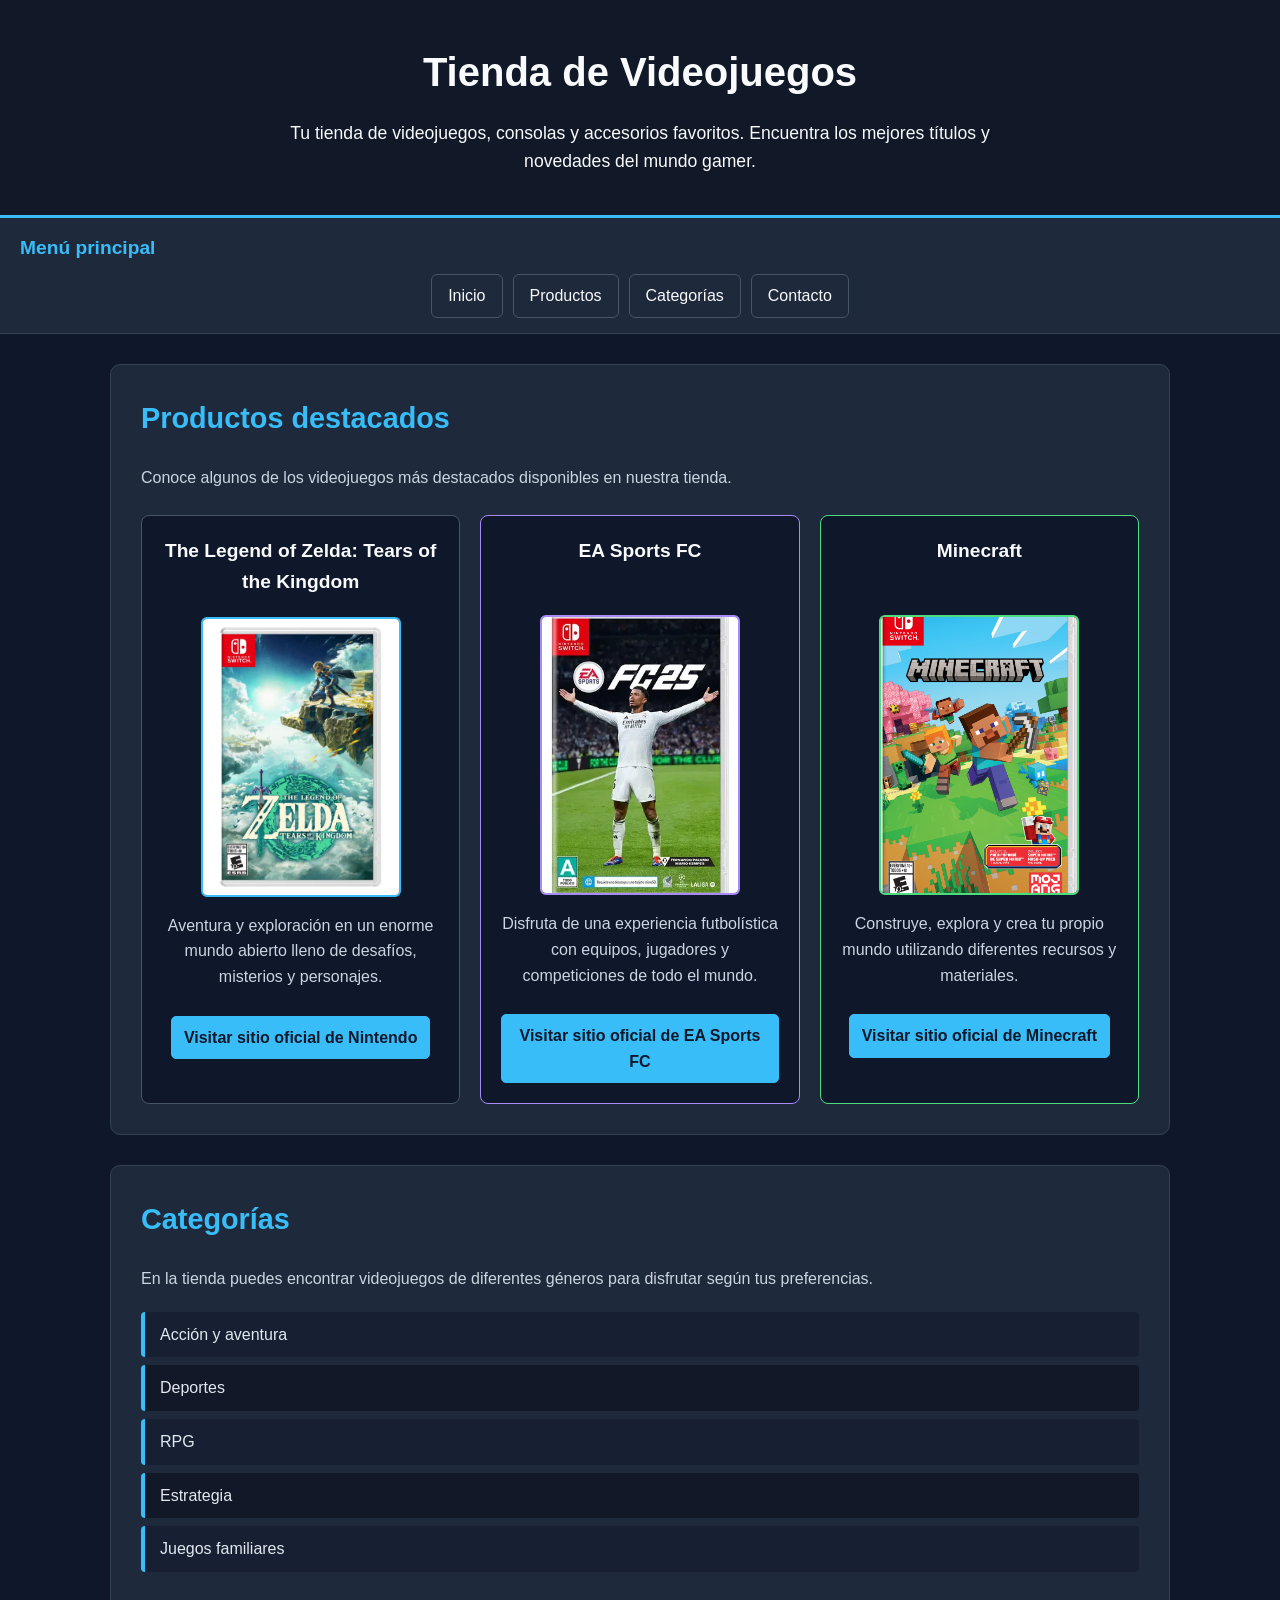
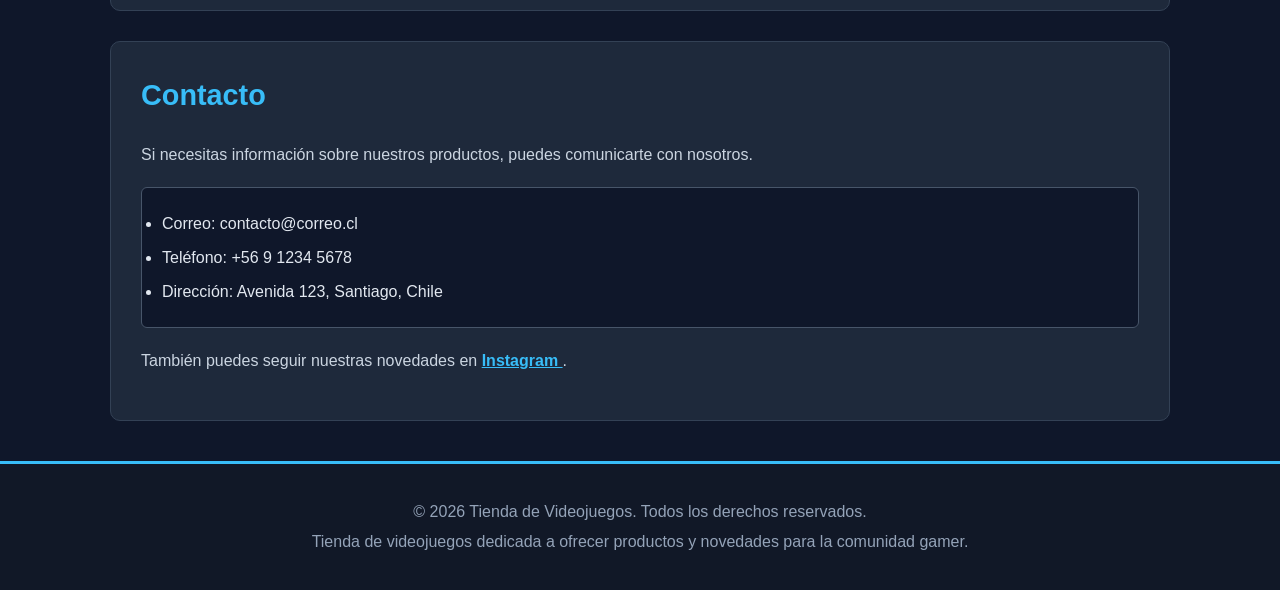
==== index.html @ 4ae5c06f "Rename Exp1_S1_Cristian_Torres.html to index.html for improved clarity" ====
<!DOCTYPE html>
<html lang="es">
<head>
    <meta charset="UTF-8">
    <meta name="viewport" content="width=device-width, initial-scale=1.0">
    <meta name="description" content="Tienda de videojuegos y productos relacionados.">
    <title>Tienda de Videojuegos</title>

    <link rel="stylesheet" href="style.css">
</head>

<body>

    <header id="inicio" class="encabezado">
        <h1>Tienda de Videojuegos</h1>
        <p>
            Tu tienda de videojuegos, consolas y accesorios favoritos.
            Encuentra los mejores títulos y novedades del mundo gamer.
        </p>
    </header>

    <nav class="navegacion" aria-label="Navegación principal">
        <h2>Menú principal</h2>

        <ul>
            <li>
                <a href="#inicio">Inicio</a>
            </li>
            <li>
                <a href="#productos">Productos</a>
            </li>
            <li>
                <a href="#categorias">Categorías</a>
            </li>
            <li>
                <a href="#contacto">Contacto</a>
            </li>
        </ul>
    </nav>

    <main>

        <section id="productos" class="seccion productos">
            <h2>Productos destacados</h2>

            <p>
                Conoce algunos de los videojuegos más destacados disponibles
                en nuestra tienda.
            </p>

            <ul class="lista-productos">

                <li>
                    <article class="producto">
                        <h3>The Legend of Zelda: Tears of the Kingdom</h3>

                        <img
                            src="img/videojuego1.jpg"
                            alt="Portada del videojuego The Legend of Zelda: Tears of the Kingdom"
                            width="200"
                        >

                        <p>
                            Aventura y exploración en un enorme mundo abierto
                            lleno de desafíos, misterios y personajes.
                        </p>

                        <a href="https://www.nintendo.com/" target="_blank" rel="noopener noreferrer">
                            Visitar sitio oficial de Nintendo
                        </a>
                    </article>
                </li>

                <li>
                    <article class="producto">
                        <h3>EA Sports FC</h3>

                        <img
                            src="img/videojuego2.jpg"
                            alt="Portada del videojuego EA Sports FC"
                            width="200"
                        >

                        <p>
                            Disfruta de una experiencia futbolística con
                            equipos, jugadores y competiciones de todo el mundo.
                        </p>

                        <a href="https://www.ea.com/games/ea-sports-fc" target="_blank" rel="noopener noreferrer">
                            Visitar sitio oficial de EA Sports FC
                        </a>
                    </article>
                </li>

                <li>
                    <article class="producto">
                        <h3>Minecraft</h3>

                        <img
                            src="img/videojuego3.jpg"
                            alt="Imagen representativa del videojuego Minecraft"
                            width="200"
                        >

                        <p>
                            Construye, explora y crea tu propio mundo utilizando
                            diferentes recursos y materiales.
                        </p>

                        <a href="https://www.minecraft.net/" target="_blank" rel="noopener noreferrer">
                            Visitar sitio oficial de Minecraft
                        </a>
                    </article>
                </li>

            </ul>
        </section>

        <section id="categorias" class="seccion">
            <h2>Categorías</h2>

            <p>
                En la tienda puedes encontrar videojuegos de diferentes géneros
                para disfrutar según tus preferencias.
            </p>

            <ul class="lista-categorias">
                <li>Acción y aventura</li>
                <li>Deportes</li>
                <li>RPG</li>
                <li>Estrategia</li>
                <li>Juegos familiares</li>
            </ul>
        </section>

        <section id="contacto" class="seccion">
            <h2>Contacto</h2>

            <p>
                Si necesitas información sobre nuestros productos,
                puedes comunicarte con nosotros.
            </p>

            <ul class="datos-contacto">
                <li>Correo: contacto@correo.cl</li>
                <li>Teléfono: +56 9 1234 5678</li>
                <li>Dirección: Avenida 123, Santiago, Chile</li>
            </ul>

            <p>
                También puedes seguir nuestras novedades en
                <a href="https://www.instagram.com/" target="_blank" rel="noopener noreferrer">
                    Instagram
                </a>.
            </p>
        </section>

    </main>

    <footer class="pie-pagina">
        <p>
            &copy; 2026 Tienda de Videojuegos. Todos los derechos reservados.
        </p>

        <p>
            Tienda de videojuegos dedicada a ofrecer productos y novedades
            para la comunidad gamer.
        </p>
    </footer>

</body>
</html>
---- style.css ----
/* CONFIGURACIÓN GENERAL */

* {
    box-sizing: border-box;
}

html {
    scroll-behavior: smooth;
}

body {
    margin: 0;
    padding: 0;
    font-family: Arial, Helvetica, sans-serif;
    background-color: #0f172a;
    color: #e2e8f0;
    line-height: 1.6;
}


/* ENCABEZADO */

#inicio {
    background-color: #111827;
    color: #f8fafc;
    text-align: center;
    padding: 40px 20px;
    border-bottom: 3px solid #38bdf8;
}

.encabezado h1 {
    margin: 0 0 15px;
    font-size: 2.5rem;
}

.encabezado p {
    max-width: 700px;
    margin: 0 auto;
    font-size: 1.1rem;
}


/* NAVEGACIÓN */

.navegacion {
    background-color: #1e293b;
    padding: 15px 20px;
    border-bottom: 1px solid #334155;
}

.navegacion h2 {
    margin: 0 0 10px;
    font-size: 1.2rem;
    color: #38bdf8;
}

.navegacion ul {
    list-style: none;
    margin: 0;
    padding: 0;
    display: flex;
    justify-content: center;
    flex-wrap: wrap;
    gap: 10px;
}

.navegacion li {
    margin: 0;
}

.navegacion a {
    display: block;
    padding: 8px 16px;
    color: #f8fafc;
    text-decoration: none;
    border: 1px solid #475569;
    border-radius: 6px;
}

.navegacion a:hover {
    background-color: #38bdf8;
    color: #0f172a;
}


/* CONTENIDO PRINCIPAL */

main {
    max-width: 1100px;
    margin: 30px auto;
    padding: 0 20px;
}

.seccion {
    background-color: #1e293b;
    margin-bottom: 30px;
    padding: 30px;
    border: 1px solid #334155;
    border-radius: 10px;
}

.seccion h2 {
    margin-top: 0;
    color: #38bdf8;
    font-size: 1.8rem;
}

.seccion > p {
    color: #cbd5e1;
}


/* PRODUCTOS */

.lista-productos {
    list-style: none;
    margin: 25px 0 0;
    padding: 0;
    display: grid;
    grid-template-columns: repeat(3, 1fr);
    gap: 20px;
}

.lista-productos > li {
    margin: 0;
}

.producto {
    height: 100%;
    padding: 20px;
    background-color: #0f172a;
    border: 1px solid #475569;
    border-radius: 8px;
    text-align: center;
}

.producto h3 {
    min-height: 60px;
    margin-top: 0;
    color: #f8fafc;
    font-size: 1.2rem;
}

.producto img {
    display: block;
    width: 200px;
    max-width: 100%;
    height: 280px;
    object-fit: cover;
    margin: 0 auto 15px;
    border: 2px solid #38bdf8;
    border-radius: 6px;
}

.producto p {
    color: #cbd5e1;
}

.producto a {
    display: inline-block;
    margin-top: 10px;
    padding: 8px 12px;
    background-color: #38bdf8;
    color: #0f172a;
    text-decoration: none;
    border: 1px solid #38bdf8;
    border-radius: 5px;
    font-weight: bold;
}

.producto a:hover {
    background-color: transparent;
    color: #38bdf8;
}


/* Selector avanzado nth-child() */

.lista-productos > li:nth-child(2) .producto {
    border-color: #a78bfa;
}

.lista-productos > li:nth-child(2) .producto img {
    border-color: #a78bfa;
}

.lista-productos > li:nth-child(3) .producto {
    border-color: #4ade80;
}

.lista-productos > li:nth-child(3) .producto img {
    border-color: #4ade80;
}


/* CATEGORÍAS */

.lista-categorias {
    margin: 20px 0 0;
    padding: 0;
    list-style: none;
}

.lista-categorias li {
    padding: 10px 15px;
    margin-bottom: 8px;
    background-color: #0f172a;
    border-left: 4px solid #38bdf8;
    border-radius: 4px;
}

.lista-categorias li:nth-child(odd) {
    background-color: #172033;
}

.lista-categorias li:nth-child(even) {
    background-color: #111827;
}


/* CONTACTO */

.datos-contacto {
    padding: 15px 20px;
    margin: 20px 0;
    background-color: #0f172a;
    border: 1px solid #475569;
    border-radius: 6px;
}

.datos-contacto li {
    margin: 8px 0;
}

#contacto a {
    color: #38bdf8;
    font-weight: bold;
}

#contacto a:hover {
    color: #7dd3fc;
}


/* PIE DE PÁGINA */

.pie-pagina {
    margin-top: 40px;
    padding: 30px 20px;
    background-color: #111827;
    color: #94a3b8;
    text-align: center;
    border-top: 3px solid #38bdf8;
}

.pie-pagina p {
    margin: 5px 0;
}


/* DISEÑO RESPONSIVO */

@media (max-width: 800px) {

    .lista-productos {
        grid-template-columns: 1fr;
    }

    .encabezado h1 {
        font-size: 2rem;
    }

    .seccion {
        padding: 20px;
    }
}

@media (max-width: 500px) {

    .navegacion ul {
        flex-direction: column;
    }

    .navegacion a {
        text-align: center;
    }

    main {
        padding: 0 10px;
    }

    .seccion {
        padding: 15px;
    }
}
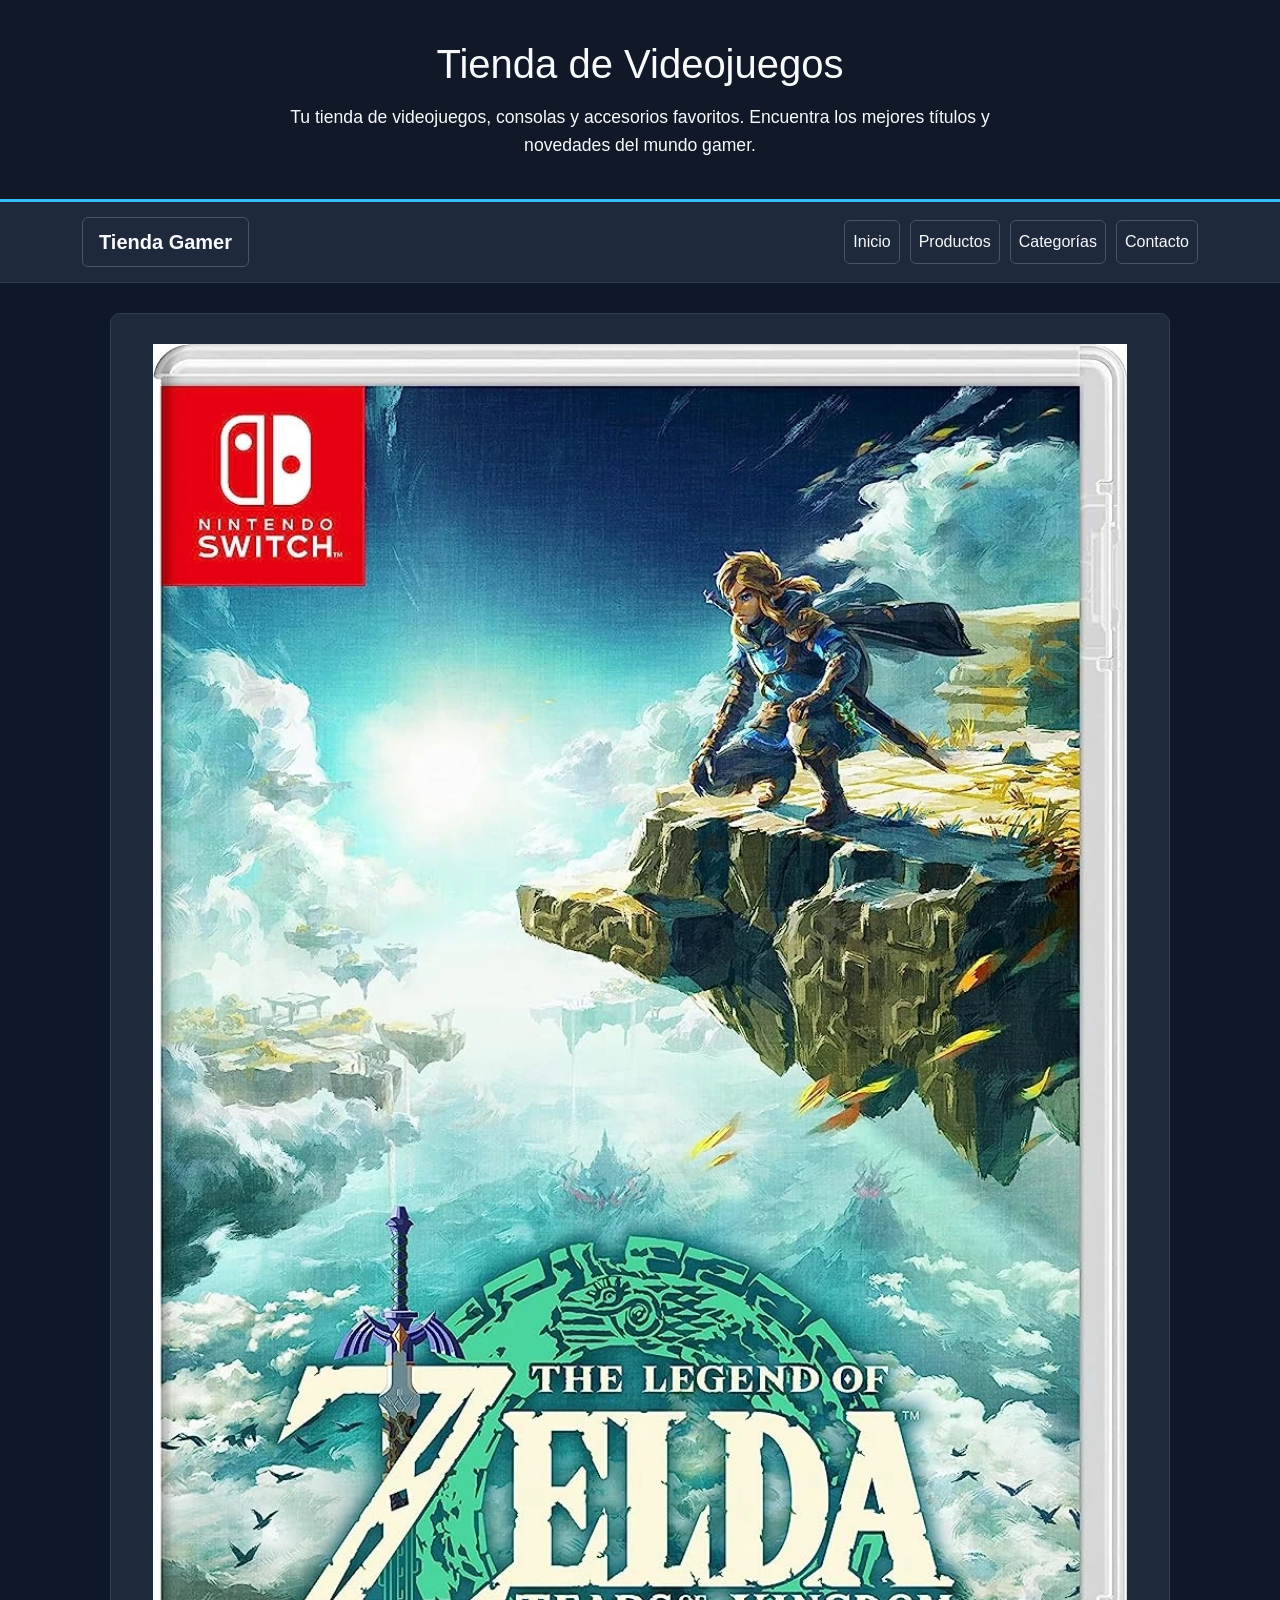
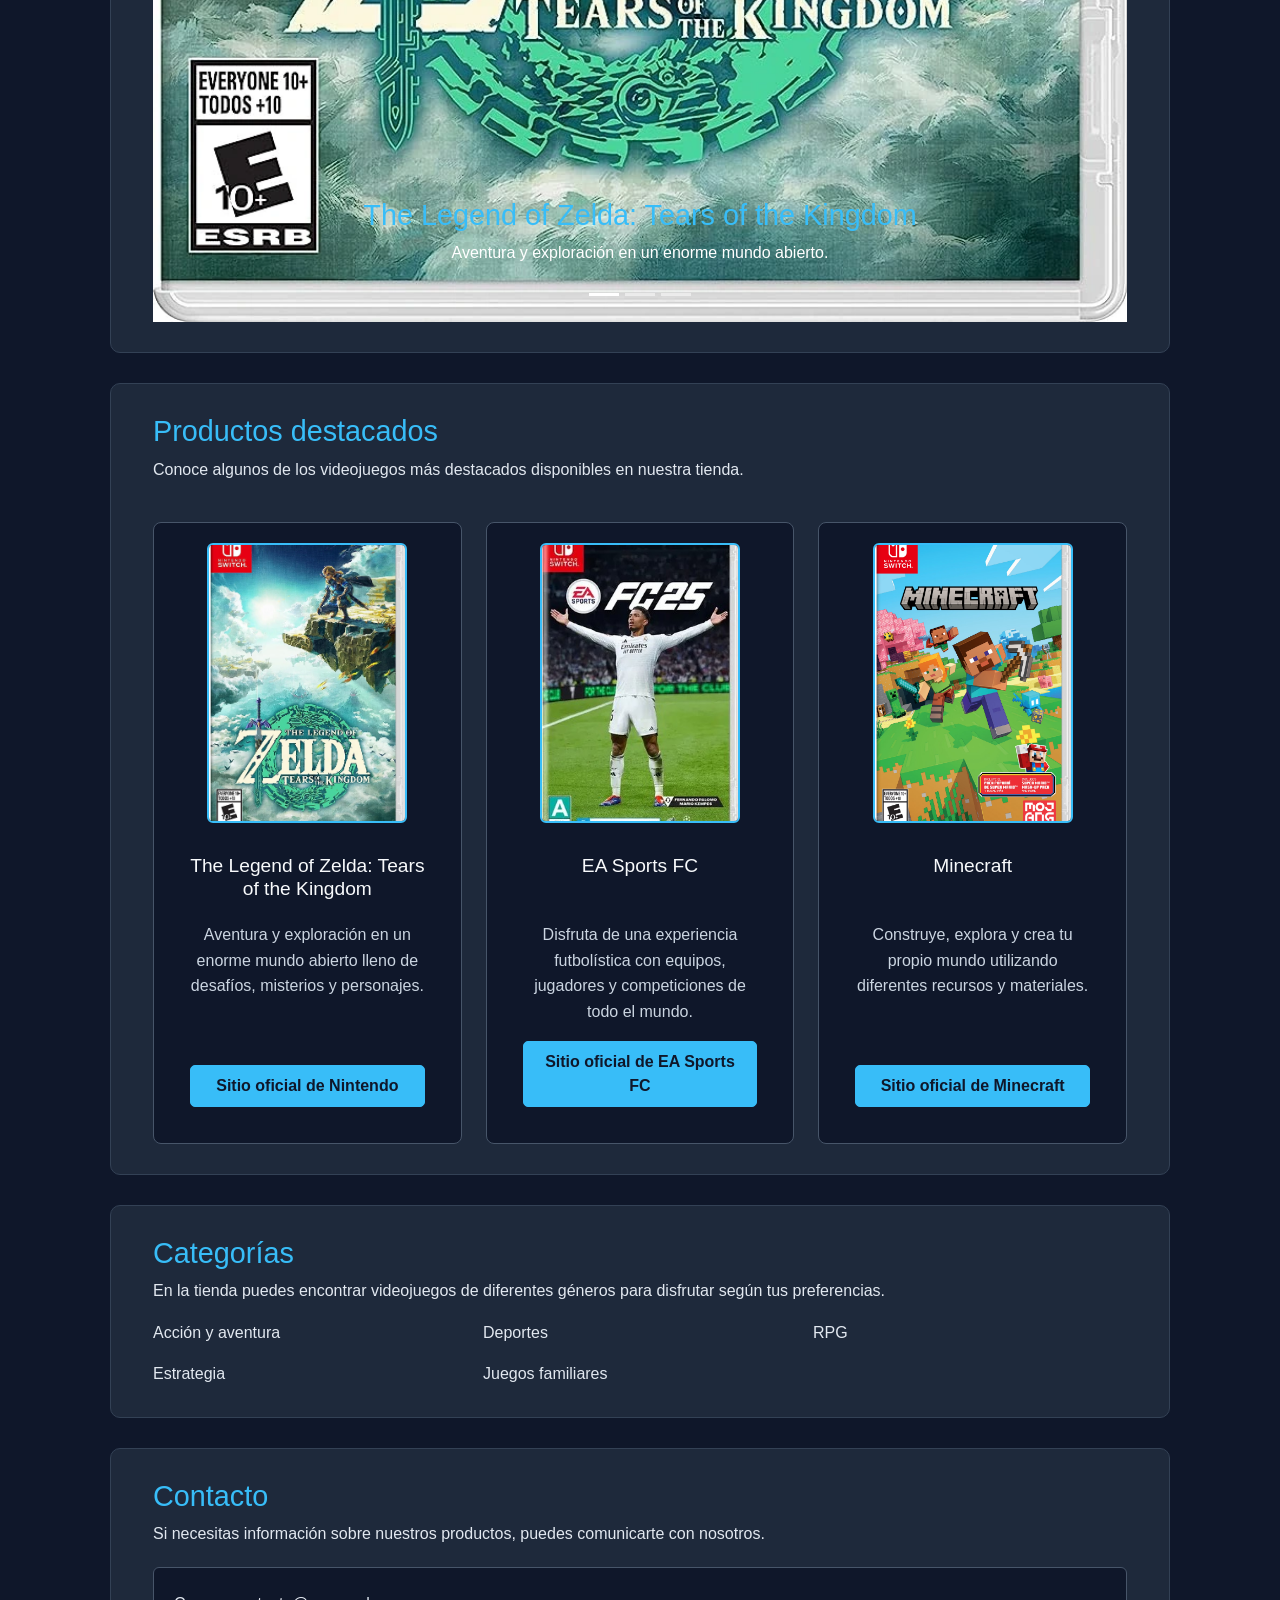
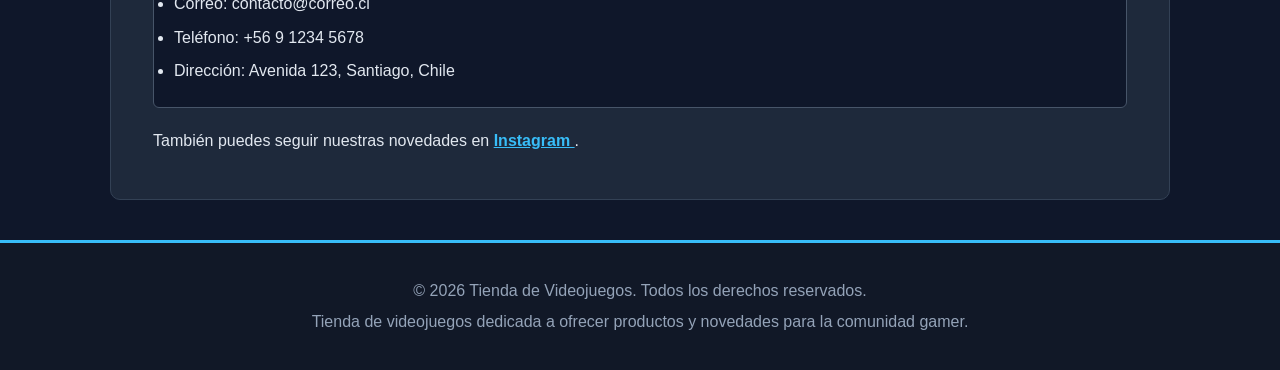
==== commit 57d32afb: "Update index.html: Enhance layout and structure with Bootstrap, improve descriptions and add carouse" ====
--- a/index.html
+++ b/index.html
@@ -3,137 +3,420 @@
 <head>
     <meta charset="UTF-8">
     <meta name="viewport" content="width=device-width, initial-scale=1.0">
-    <meta name="description" content="Tienda de videojuegos y productos relacionados.">
+
+    <meta
+            name="description"
+            content="Tienda de videojuegos, consolas y accesorios. Encuentra videojuegos y novedades del mundo gamer."
+    >
+
     <title>Tienda de Videojuegos</title>
 
+    <!-- Bootstrap 5 -->
+    <link
+            href="https://cdn.jsdelivr.net/npm/bootstrap@5.3.8/dist/css/bootstrap.min.css"
+            rel="stylesheet"
+    >
+
+    <!-- Hoja de estilos propia -->
     <link rel="stylesheet" href="style.css">
 </head>
 
 <body>
 
-    <header id="inicio" class="encabezado">
+<!-- ENCABEZADO -->
+<header id="inicio" class="encabezado text-center">
+    <div class="container">
         <h1>Tienda de Videojuegos</h1>
         <p>
             Tu tienda de videojuegos, consolas y accesorios favoritos.
             Encuentra los mejores títulos y novedades del mundo gamer.
         </p>
-    </header>
-
-    <nav class="navegacion" aria-label="Navegación principal">
-        <h2>Menú principal</h2>
-
-        <ul>
-            <li>
-                <a href="#inicio">Inicio</a>
-            </li>
-            <li>
-                <a href="#productos">Productos</a>
-            </li>
-            <li>
-                <a href="#categorias">Categorías</a>
-            </li>
-            <li>
-                <a href="#contacto">Contacto</a>
-            </li>
-        </ul>
-    </nav>
-
-    <main>
-
-        <section id="productos" class="seccion productos">
+    </div>
+</header>
+
+
+<!-- BARRA DE NAVEGACIÓN BOOTSTRAP -->
+<nav class="navbar navbar-expand-lg navbar-dark navegacion sticky-top"
+     aria-label="Navegación principal">
+
+    <div class="container">
+
+        <a class="navbar-brand fw-bold" href="#inicio">
+            Tienda Gamer
+        </a>
+
+        <!-- Botón para dispositivos móviles -->
+        <button
+                class="navbar-toggler"
+                type="button"
+                data-bs-toggle="collapse"
+                data-bs-target="#menuPrincipal"
+                aria-controls="menuPrincipal"
+                aria-expanded="false"
+                aria-label="Mostrar menú de navegación"
+        >
+            <span class="navbar-toggler-icon"></span>
+        </button>
+
+        <!-- Menú colapsable -->
+        <div class="collapse navbar-collapse" id="menuPrincipal">
+
+            <ul class="navbar-nav ms-auto">
+
+                <li class="nav-item">
+                    <a class="nav-link" href="#inicio">Inicio</a>
+                </li>
+
+                <li class="nav-item">
+                    <a class="nav-link" href="#productos">Productos</a>
+                </li>
+
+                <li class="nav-item">
+                    <a class="nav-link" href="#categorias">Categorías</a>
+                </li>
+
+                <li class="nav-item">
+                    <a class="nav-link" href="#contacto">Contacto</a>
+                </li>
+
+            </ul>
+        </div>
+
+    </div>
+</nav>
+
+
+<main>
+
+    <!-- CARRUSEL BOOTSTRAP -->
+    <section class="seccion carrusel-seccion" aria-label="Videojuegos destacados">
+
+        <div class="container">
+
+            <div
+                    id="carruselVideojuegos"
+                    class="carousel slide"
+                    data-bs-ride="carousel"
+                    data-bs-interval="3000"
+            >
+
+                <!-- Indicadores -->
+                <div class="carousel-indicators">
+
+                    <button
+                            type="button"
+                            data-bs-target="#carruselVideojuegos"
+                            data-bs-slide-to="0"
+                            class="active"
+                            aria-current="true"
+                            aria-label="Videojuego 1"
+                    ></button>
+
+                    <button
+                            type="button"
+                            data-bs-target="#carruselVideojuegos"
+                            data-bs-slide-to="1"
+                            aria-label="Videojuego 2"
+                    ></button>
+
+                    <button
+                            type="button"
+                            data-bs-target="#carruselVideojuegos"
+                            data-bs-slide-to="2"
+                            aria-label="Videojuego 3"
+                    ></button>
+
+                </div>
+
+
+                <!-- Contenido del carrusel -->
+                <div class="carousel-inner">
+
+                    <div class="carousel-item active">
+                        <img
+                                src="img/videojuego1.jpg"
+                                class="d-block w-100"
+                                alt="Portada de The Legend of Zelda: Tears of the Kingdom"
+                        >
+
+                        <div class="carousel-caption d-none d-md-block">
+                            <h2>The Legend of Zelda: Tears of the Kingdom</h2>
+                            <p>
+                                Aventura y exploración en un enorme mundo abierto.
+                            </p>
+                        </div>
+                    </div>
+
+
+                    <div class="carousel-item">
+                        <img
+                                src="img/videojuego2.jpg"
+                                class="d-block w-100"
+                                alt="Portada de EA Sports FC"
+                        >
+
+                        <div class="carousel-caption d-none d-md-block">
+                            <h2>EA Sports FC</h2>
+                            <p>
+                                Disfruta de una experiencia futbolística.
+                            </p>
+                        </div>
+                    </div>
+
+
+                    <div class="carousel-item">
+                        <img
+                                src="img/videojuego3.jpg"
+                                class="d-block w-100"
+                                alt="Imagen representativa de Minecraft"
+                        >
+
+                        <div class="carousel-caption d-none d-md-block">
+                            <h2>Minecraft</h2>
+                            <p>
+                                Construye y explora tu propio mundo.
+                            </p>
+                        </div>
+                    </div>
+
+                </div>
+
+
+                <!-- Control anterior -->
+                <button
+                        class="carousel-control-prev"
+                        type="button"
+                        data-bs-target="#carruselVideojuegos"
+                        data-bs-slide="prev"
+                >
+                        <span
+                                class="carousel-control-prev-icon"
+                                aria-hidden="true"
+                        ></span>
+
+                    <span class="visually-hidden">
+                            Anterior
+                        </span>
+                </button>
+
+
+                <!-- Control siguiente -->
+                <button
+                        class="carousel-control-next"
+                        type="button"
+                        data-bs-target="#carruselVideojuegos"
+                        data-bs-slide="next"
+                >
+                        <span
+                                class="carousel-control-next-icon"
+                                aria-hidden="true"
+                        ></span>
+
+                    <span class="visually-hidden">
+                            Siguiente
+                        </span>
+                </button>
+
+            </div>
+
+        </div>
+
+    </section>
+
+
+    <!-- PRODUCTOS -->
+    <section id="productos" class="seccion">
+
+        <div class="container">
+
             <h2>Productos destacados</h2>
 
             <p>
-                Conoce algunos de los videojuegos más destacados disponibles
-                en nuestra tienda.
+                Conoce algunos de los videojuegos más destacados
+                disponibles en nuestra tienda.
             </p>
 
-            <ul class="lista-productos">
-
-                <li>
-                    <article class="producto">
-                        <h3>The Legend of Zelda: Tears of the Kingdom</h3>
-
-                        <img
-                            src="img/videojuego1.jpg"
-                            alt="Portada del videojuego The Legend of Zelda: Tears of the Kingdom"
-                            width="200"
-                        >
-
-                        <p>
-                            Aventura y exploración en un enorme mundo abierto
-                            lleno de desafíos, misterios y personajes.
-                        </p>
-
-                        <a href="https://www.nintendo.com/" target="_blank" rel="noopener noreferrer">
-                            Visitar sitio oficial de Nintendo
-                        </a>
+
+            <!-- SISTEMA GRID DE BOOTSTRAP -->
+            <div class="row g-4 mt-2">
+
+                <!-- CARD 1 -->
+                <div class="col-12 col-md-6 col-lg-4">
+
+                    <article class="card producto h-100">
+
+                        <img
+                                src="img/videojuego1.jpg"
+                                class="card-img-top"
+                                alt="Portada del videojuego The Legend of Zelda: Tears of the Kingdom"
+                        >
+
+                        <div class="card-body d-flex flex-column">
+
+                            <h3 class="card-title">
+                                The Legend of Zelda: Tears of the Kingdom
+                            </h3>
+
+                            <p class="card-text">
+                                Aventura y exploración en un enorme mundo
+                                abierto lleno de desafíos, misterios y personajes.
+                            </p>
+
+                            <a
+                                    href="https://www.nintendo.com/"
+                                    target="_blank"
+                                    rel="noopener noreferrer"
+                                    class="btn btn-primary mt-auto"
+                            >
+                                Sitio oficial de Nintendo
+                            </a>
+
+                        </div>
+
                     </article>
-                </li>
-
-                <li>
-                    <article class="producto">
-                        <h3>EA Sports FC</h3>
-
-                        <img
-                            src="img/videojuego2.jpg"
-                            alt="Portada del videojuego EA Sports FC"
-                            width="200"
-                        >
-
-                        <p>
-                            Disfruta de una experiencia futbolística con
-                            equipos, jugadores y competiciones de todo el mundo.
-                        </p>
-
-                        <a href="https://www.ea.com/games/ea-sports-fc" target="_blank" rel="noopener noreferrer">
-                            Visitar sitio oficial de EA Sports FC
-                        </a>
+
+                </div>
+
+
+                <!-- CARD 2 -->
+                <div class="col-12 col-md-6 col-lg-4">
+
+                    <article class="card producto h-100">
+
+                        <img
+                                src="img/videojuego2.jpg"
+                                class="card-img-top"
+                                alt="Portada del videojuego EA Sports FC"
+                        >
+
+                        <div class="card-body d-flex flex-column">
+
+                            <h3 class="card-title">
+                                EA Sports FC
+                            </h3>
+
+                            <p class="card-text">
+                                Disfruta de una experiencia futbolística
+                                con equipos, jugadores y competiciones
+                                de todo el mundo.
+                            </p>
+
+                            <a
+                                    href="https://www.ea.com/games/ea-sports-fc"
+                                    target="_blank"
+                                    rel="noopener noreferrer"
+                                    class="btn btn-primary mt-auto"
+                            >
+                                Sitio oficial de EA Sports FC
+                            </a>
+
+                        </div>
+
                     </article>
-                </li>
-
-                <li>
-                    <article class="producto">
-                        <h3>Minecraft</h3>
-
-                        <img
-                            src="img/videojuego3.jpg"
-                            alt="Imagen representativa del videojuego Minecraft"
-                            width="200"
-                        >
-
-                        <p>
-                            Construye, explora y crea tu propio mundo utilizando
-                            diferentes recursos y materiales.
-                        </p>
-
-                        <a href="https://www.minecraft.net/" target="_blank" rel="noopener noreferrer">
-                            Visitar sitio oficial de Minecraft
-                        </a>
+
+                </div>
+
+
+                <!-- CARD 3 -->
+                <div class="col-12 col-md-6 col-lg-4">
+
+                    <article class="card producto h-100">
+
+                        <img
+                                src="img/videojuego3.jpg"
+                                class="card-img-top"
+                                alt="Imagen representativa del videojuego Minecraft"
+                        >
+
+                        <div class="card-body d-flex flex-column">
+
+                            <h3 class="card-title">
+                                Minecraft
+                            </h3>
+
+                            <p class="card-text">
+                                Construye, explora y crea tu propio mundo
+                                utilizando diferentes recursos y materiales.
+                            </p>
+
+                            <a
+                                    href="https://www.minecraft.net/"
+                                    target="_blank"
+                                    rel="noopener noreferrer"
+                                    class="btn btn-primary mt-auto"
+                            >
+                                Sitio oficial de Minecraft
+                            </a>
+
+                        </div>
+
                     </article>
-                </li>
-
-            </ul>
-        </section>
-
-        <section id="categorias" class="seccion">
+
+                </div>
+
+            </div>
+
+        </div>
+
+    </section>
+
+
+    <!-- CATEGORÍAS -->
+    <section id="categorias" class="seccion">
+
+        <div class="container">
+
             <h2>Categorías</h2>
 
             <p>
-                En la tienda puedes encontrar videojuegos de diferentes géneros
-                para disfrutar según tus preferencias.
+                En la tienda puedes encontrar videojuegos de diferentes
+                géneros para disfrutar según tus preferencias.
             </p>
 
-            <ul class="lista-categorias">
-                <li>Acción y aventura</li>
-                <li>Deportes</li>
-                <li>RPG</li>
-                <li>Estrategia</li>
-                <li>Juegos familiares</li>
-            </ul>
-        </section>
-
-        <section id="contacto" class="seccion">
+            <div class="row g-3">
+
+                <div class="col-12 col-sm-6 col-lg-4">
+                    <div class="categoria">
+                        Acción y aventura
+                    </div>
+                </div>
+
+                <div class="col-12 col-sm-6 col-lg-4">
+                    <div class="categoria">
+                        Deportes
+                    </div>
+                </div>
+
+                <div class="col-12 col-sm-6 col-lg-4">
+                    <div class="categoria">
+                        RPG
+                    </div>
+                </div>
+
+                <div class="col-12 col-sm-6 col-lg-4">
+                    <div class="categoria">
+                        Estrategia
+                    </div>
+                </div>
+
+                <div class="col-12 col-sm-6 col-lg-4">
+                    <div class="categoria">
+                        Juegos familiares
+                    </div>
+                </div>
+
+            </div>
+
+        </div>
+
+    </section>
+
+
+    <!-- CONTACTO -->
+    <section id="contacto" class="seccion">
+
+        <div class="container">
+
             <h2>Contacto</h2>
 
             <p>
@@ -142,31 +425,55 @@
             </p>
 
             <ul class="datos-contacto">
+
                 <li>Correo: contacto@correo.cl</li>
                 <li>Teléfono: +56 9 1234 5678</li>
                 <li>Dirección: Avenida 123, Santiago, Chile</li>
+
             </ul>
 
             <p>
                 También puedes seguir nuestras novedades en
-                <a href="https://www.instagram.com/" target="_blank" rel="noopener noreferrer">
+                <a
+                        href="https://www.instagram.com/"
+                        target="_blank"
+                        rel="noopener noreferrer"
+                >
                     Instagram
                 </a>.
             </p>
-        </section>
-
-    </main>
-
-    <footer class="pie-pagina">
+
+        </div>
+
+    </section>
+
+</main>
+
+
+<!-- PIE DE PÁGINA -->
+<footer class="pie-pagina">
+
+    <div class="container">
+
         <p>
-            &copy; 2026 Tienda de Videojuegos. Todos los derechos reservados.
+            &copy; 2026 Tienda de Videojuegos.
+            Todos los derechos reservados.
         </p>
 
         <p>
-            Tienda de videojuegos dedicada a ofrecer productos y novedades
-            para la comunidad gamer.
+            Tienda de videojuegos dedicada a ofrecer productos
+            y novedades para la comunidad gamer.
         </p>
-    </footer>
+
+    </div>
+
+</footer>
+
+
+<!-- JavaScript de Bootstrap 5 -->
+<script
+        src="https://cdn.jsdelivr.net/npm/bootstrap@5.3.8/dist/js/bootstrap.bundle.min.js"
+></script>
 
 </body>
 </html>
--- a/style.css
+++ b/style.css
@@ -263,7 +263,7 @@
 @media (max-width: 800px) {
 
     .lista-productos {
-        grid-template-columns: 1fr;
+            grid-template-columns: repeat(2, 1fr);
     }
 
     .encabezado h1 {
@@ -277,6 +277,10 @@
 
 @media (max-width: 500px) {
 
+    .lista-productos {
+        grid-template-columns: 1fr;
+    }
+
     .navegacion ul {
         flex-direction: column;
     }
